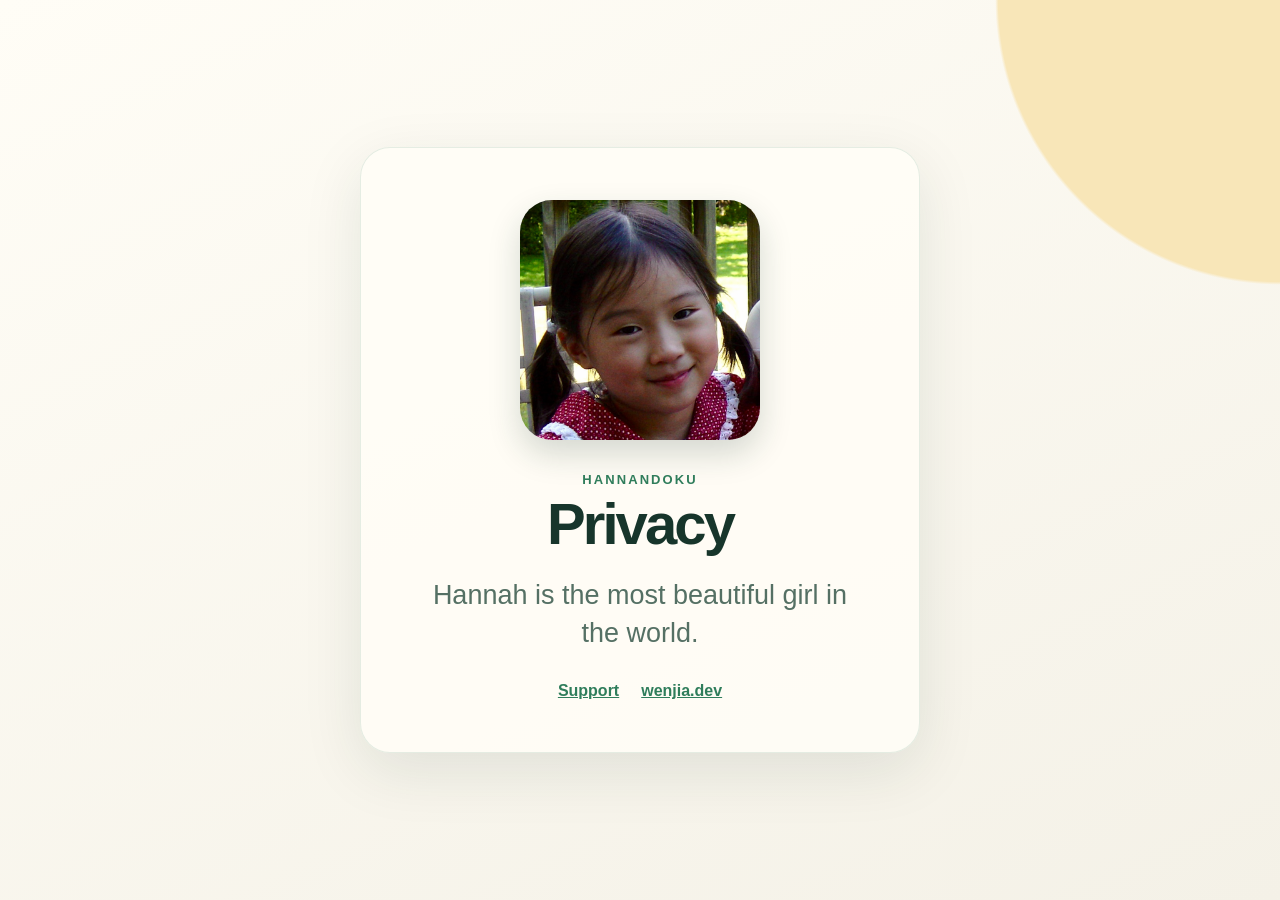
==== apps/hannandoku/privacy/index.html @ 4472e1b9 "Add Hannandoku support and privacy pages" ====
<!doctype html>
<html lang="en">
<head>
  <meta charset="utf-8">
  <meta name="viewport" content="width=device-width, initial-scale=1">
  <meta name="description" content="Hannandoku privacy page.">
  <title>Hannandoku Privacy</title>
  <link rel="stylesheet" href="../styles.css">
</head>
<body>
  <main>
    <img src="../hannah.png" alt="Hannah, the inspiration for Hannandoku">
    <p class="eyebrow">Hannandoku</p>
    <h1>Privacy</h1>
    <p class="message">Hannah is the most beautiful girl in the world.</p>
    <nav aria-label="Hannandoku pages">
      <a href="../support/">Support</a>
      <a href="https://wenjia.dev/">wenjia.dev</a>
    </nav>
  </main>
</body>
</html>
---- apps/hannandoku/styles.css ----
:root {
  color-scheme: light;
  --canvas: #f4f1e7;
  --paper: #fffdf6;
  --ink: #17352b;
  --muted: #557064;
  --fern: #2f7d5b;
}

* {
  box-sizing: border-box;
}

body {
  min-height: 100svh;
  margin: 0;
  display: grid;
  place-items: center;
  padding: 24px;
  background:
    radial-gradient(circle at top right, #f8e6b8 0 18%, transparent 18.2%),
    linear-gradient(155deg, var(--paper), var(--canvas));
  color: var(--ink);
  font-family: -apple-system, BlinkMacSystemFont, "Segoe UI", sans-serif;
}

main {
  width: min(560px, 100%);
  padding: clamp(28px, 7vw, 52px);
  text-align: center;
  background: rgb(255 253 246 / 88%);
  border: 1px solid rgb(47 125 91 / 12%);
  border-radius: 30px;
  box-shadow: 0 18px 60px rgb(23 53 43 / 10%);
}

img {
  width: min(240px, 72vw);
  aspect-ratio: 1;
  object-fit: cover;
  border-radius: 32px;
  box-shadow: 0 14px 32px rgb(23 53 43 / 18%);
}

.eyebrow {
  margin: 28px 0 8px;
  color: var(--fern);
  font-size: 13px;
  font-weight: 800;
  letter-spacing: 0.16em;
  text-transform: uppercase;
}

h1 {
  margin: 0;
  font-size: clamp(36px, 9vw, 58px);
  line-height: 1;
  letter-spacing: -0.05em;
}

.message {
  margin: 24px auto 30px;
  color: var(--muted);
  font-size: clamp(20px, 5vw, 27px);
  line-height: 1.4;
}

nav {
  display: flex;
  justify-content: center;
  gap: 22px;
}

a {
  color: var(--fern);
  font-weight: 750;
}
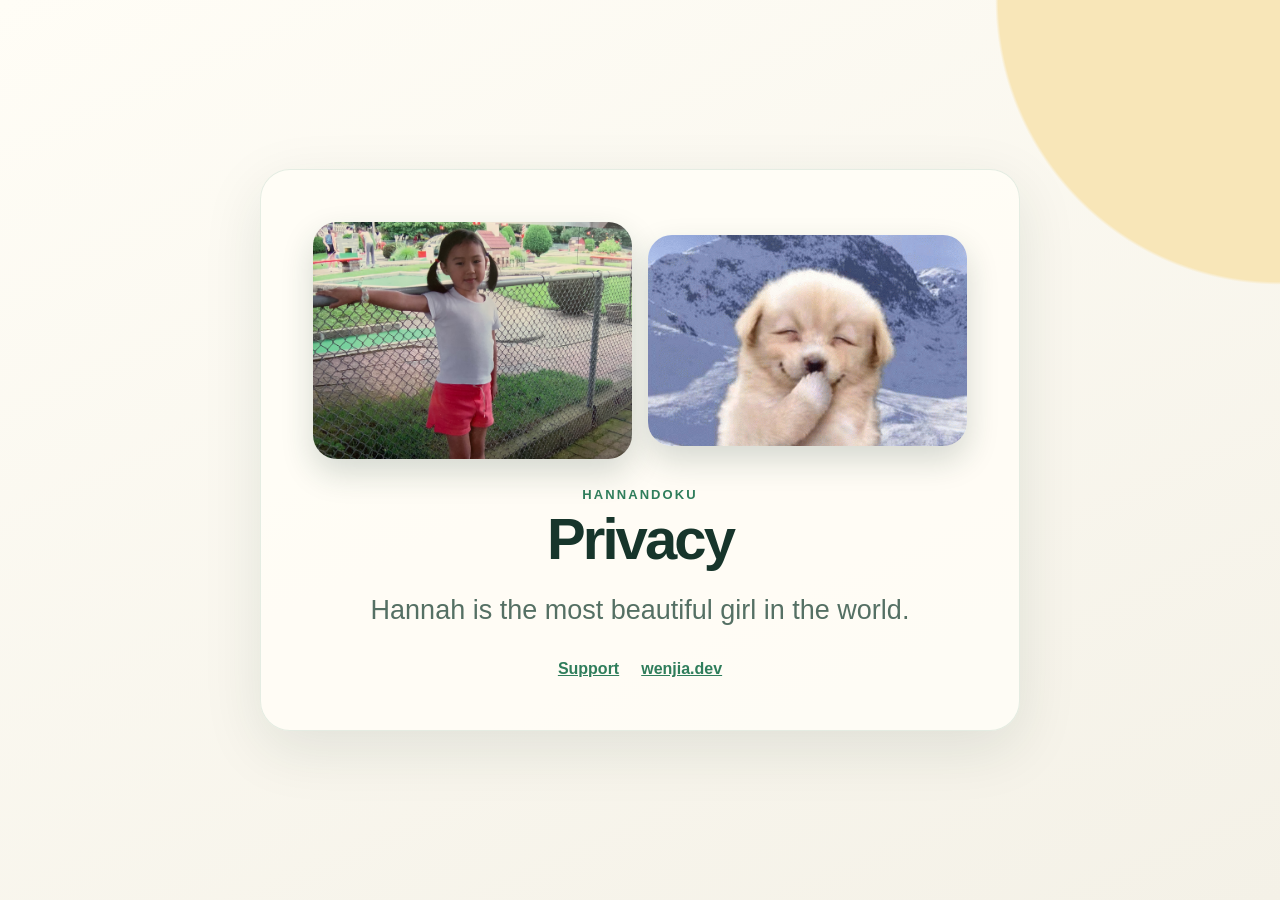
==== commit 21fdd526: "Update Hannandoku page photos" ====
--- a/apps/hannandoku/privacy/index.html
+++ b/apps/hannandoku/privacy/index.html
@@ -9,7 +9,10 @@
 </head>
 <body>
   <main>
-    <img src="../hannah.png" alt="Hannah, the inspiration for Hannandoku">
+    <div class="gallery gallery--privacy">
+      <img src="../hannah-childhood.jpeg" alt="Hannah at a miniature golf course">
+      <img src="../smiling-puppy.gif" alt="A smiling puppy">
+    </div>
     <p class="eyebrow">Hannandoku</p>
     <h1>Privacy</h1>
     <p class="message">Hannah is the most beautiful girl in the world.</p>
--- a/apps/hannandoku/styles.css
+++ b/apps/hannandoku/styles.css
@@ -25,7 +25,7 @@
 }
 
 main {
-  width: min(560px, 100%);
+  width: min(760px, 100%);
   padding: clamp(28px, 7vw, 52px);
   text-align: center;
   background: rgb(255 253 246 / 88%);
@@ -34,11 +34,26 @@
   box-shadow: 0 18px 60px rgb(23 53 43 / 10%);
 }
 
-img {
-  width: min(240px, 72vw);
-  aspect-ratio: 1;
-  object-fit: cover;
-  border-radius: 32px;
+.gallery {
+  display: grid;
+  gap: 16px;
+  align-items: center;
+}
+
+.gallery--privacy {
+  grid-template-columns: repeat(2, minmax(0, 1fr));
+}
+
+.gallery--support {
+  width: min(360px, 100%);
+  margin-inline: auto;
+}
+
+.gallery img {
+  display: block;
+  width: 100%;
+  height: auto;
+  border-radius: 24px;
   box-shadow: 0 14px 32px rgb(23 53 43 / 18%);
 }
 
@@ -75,3 +90,9 @@
   color: var(--fern);
   font-weight: 750;
 }
+
+@media (max-width: 600px) {
+  .gallery--privacy {
+    grid-template-columns: 1fr;
+  }
+}
